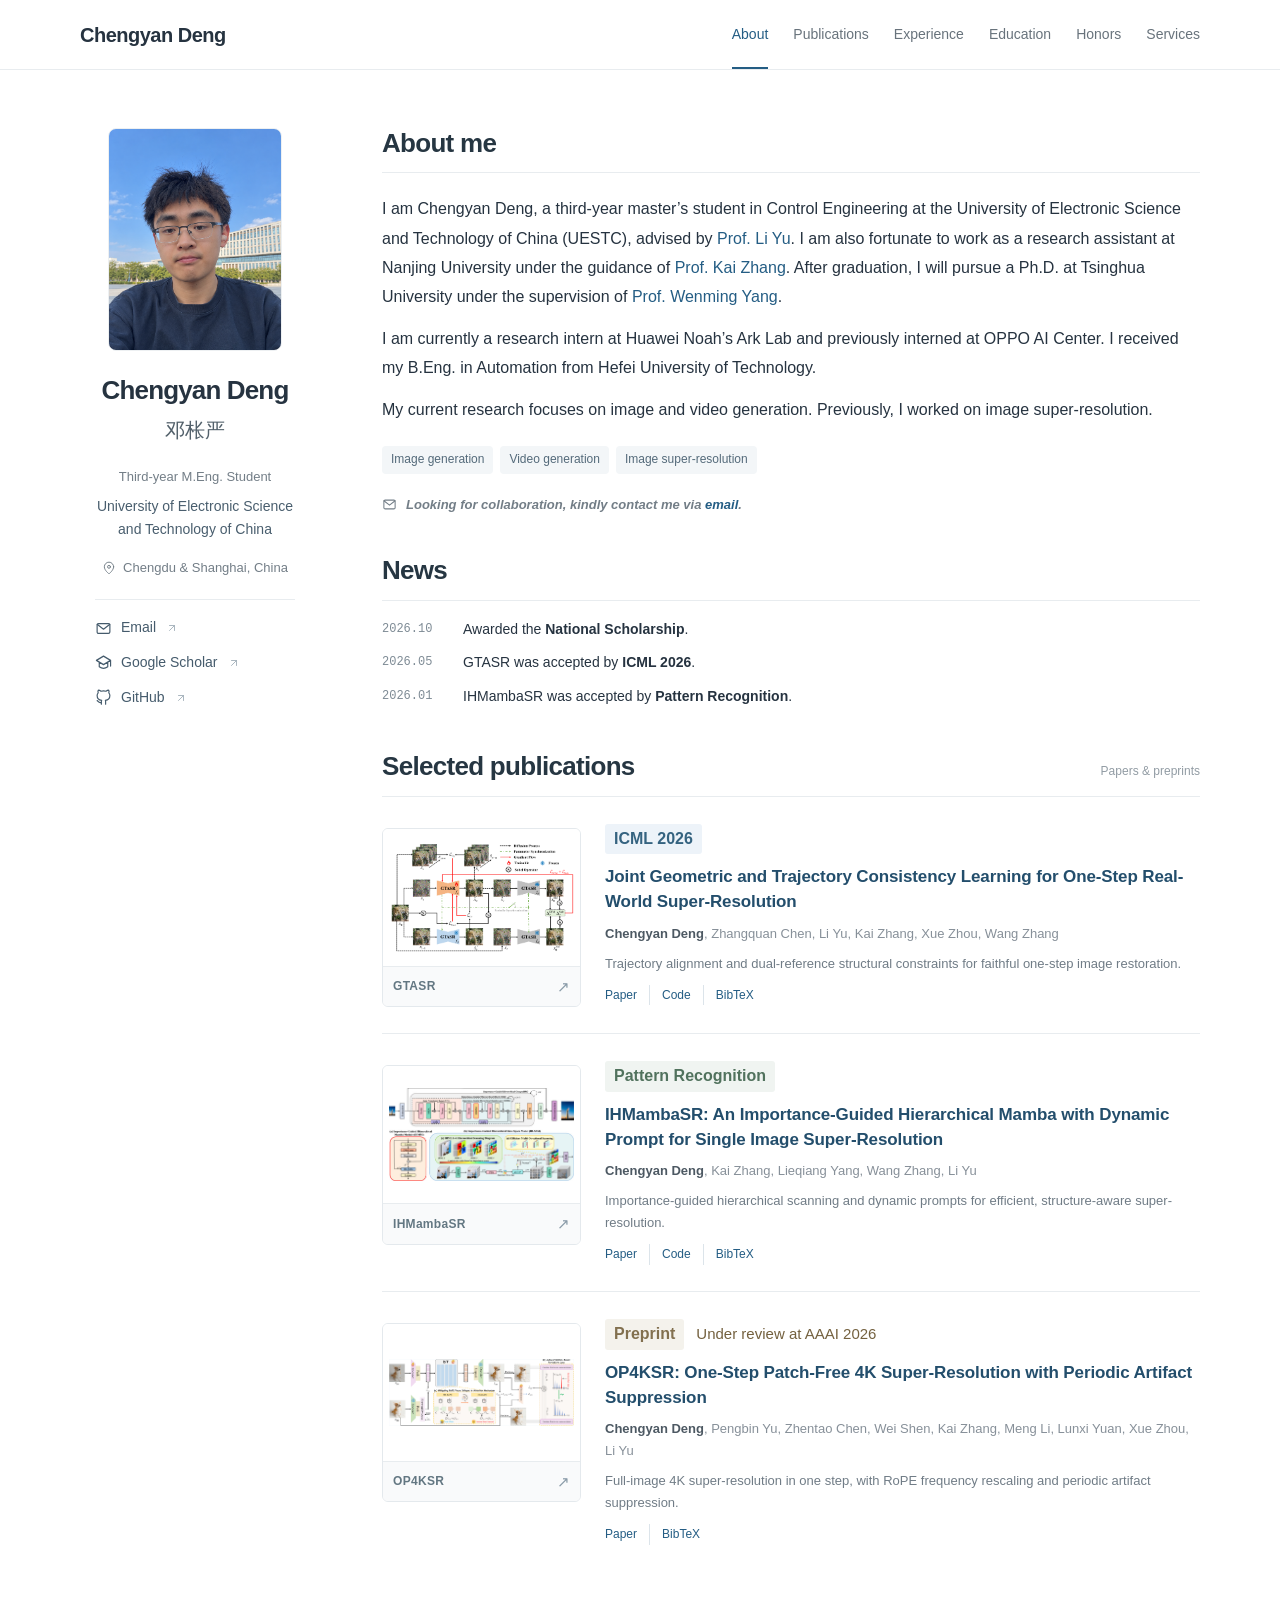
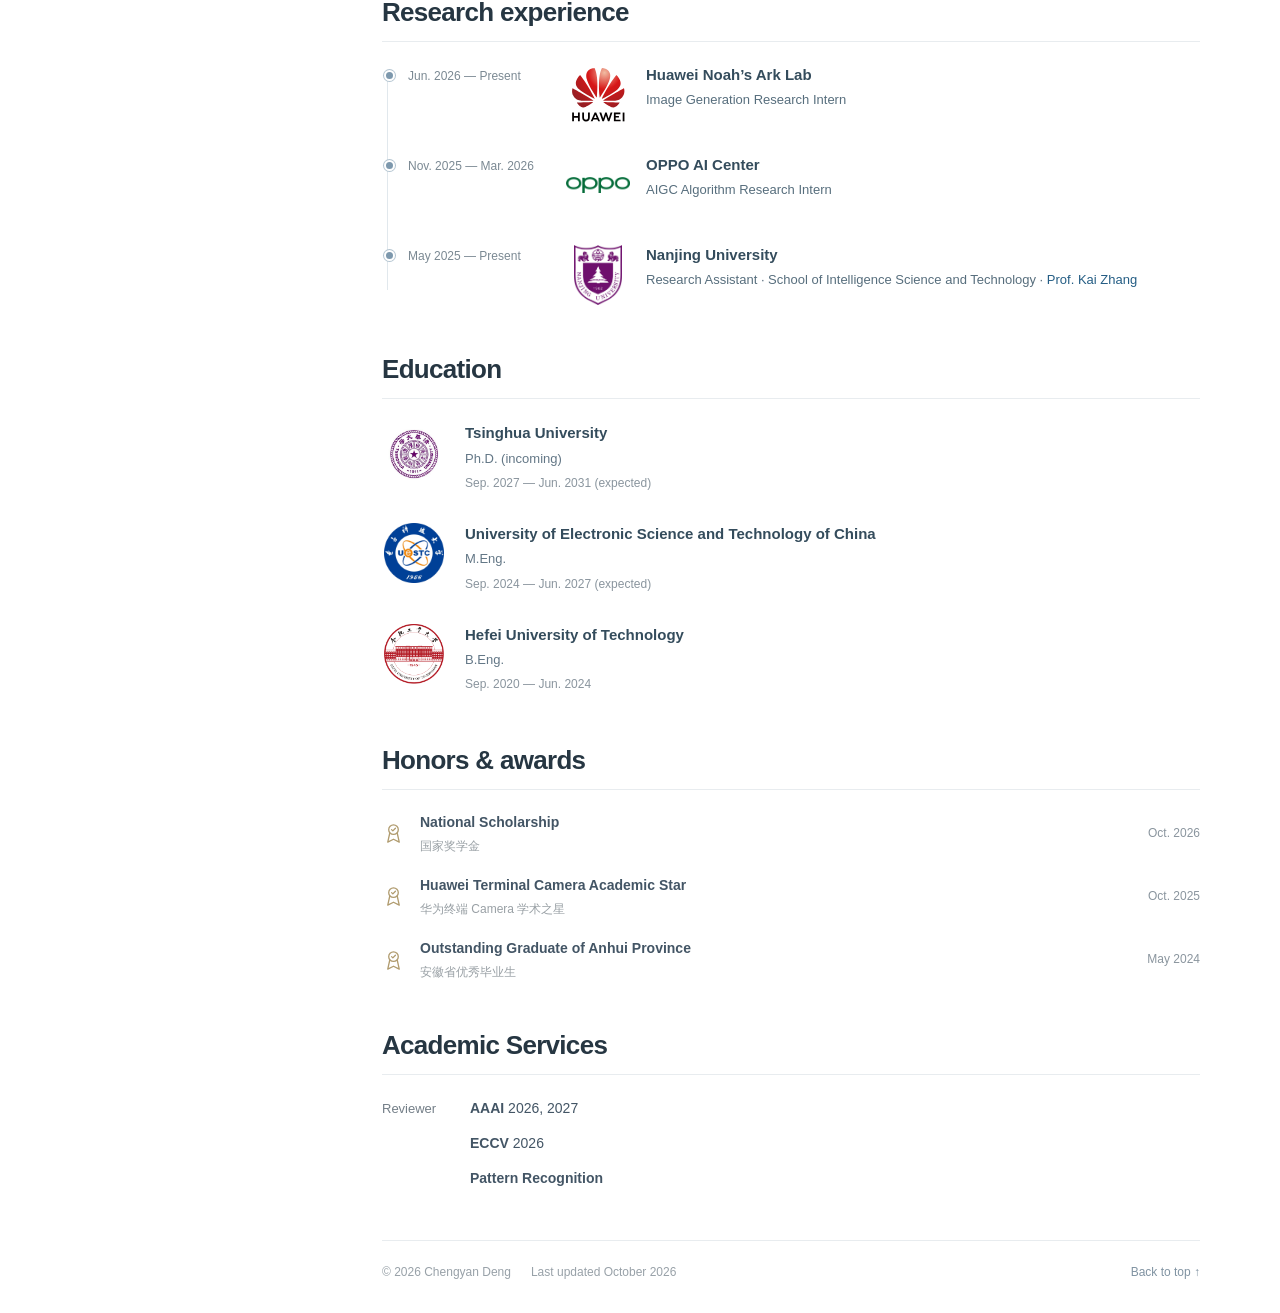
==== index.html @ fde1052c "Update index.html" ====
<!doctype html>
<html lang="en">
<head>
  <meta charset="utf-8">
  <meta name="viewport" content="width=device-width, initial-scale=1">
  <meta name="theme-color" content="#ffffff">
  <meta name="description" content="Chengyan Deng (邓枨严), a third-year master's student at UESTC. Current research focuses on image and video generation, following earlier work on image super-resolution.">
  <meta property="og:type" content="website">
  <meta property="og:title" content="Chengyan Deng · 邓枨严">
  <meta property="og:description" content="Chengyan Deng · Image and video generation · Academic homepage">
  <title>Chengyan Deng - Homepage</title>
  <meta property="og:title" content="Chengyan Deng - Homepage">
  <link rel="canonical" href="https://blazedengcy.github.io/">
  <link rel="icon" href="assets/favicon.svg" type="image/svg+xml">
  <link rel="stylesheet" href="styles.css?v=20261020-7">
  <!-- Keep these requested layout fixes in index.html as well as styles.css. -->
  <style id="profile-publication-fixes">
    .profile .profile-info { text-align: center; }
    .profile .name-chinese {
      display: block;
      width: 100%;
      margin-left: auto;
      margin-right: auto;
      text-align: center;
      text-indent: 0;
      letter-spacing: 0;
      word-spacing: 0;
      white-space: nowrap;
    }
    .publication .paper-meta { gap: 10px 12px; margin-bottom: 10px; }
    .publication .venue-badge {
      font-size: 16px;
      line-height: 1.55;
      font-weight: 650;
      letter-spacing: 0;
      padding: 3px 9px;
    }
    .publication .review-status { font-size: 15px; line-height: 1.7; color: #74613f; }
    @media (min-width: 781px) {
      .profile .profile-photo-wrap { margin-left: auto; margin-right: auto; }
    }
  </style>
  <script src="app.js" defer></script>
</head>
<body>
  <a class="skip-link" href="#main">Skip to content</a>
  <svg xmlns="http://www.w3.org/2000/svg" class="icon-definitions" aria-hidden="true"><defs>
    <symbol id="i-arrow" viewBox="0 0 24 24"><path d="M7 17 17 7M7 7h10v10"/></symbol>
    <symbol id="i-email" viewBox="0 0 24 24"><rect x="3" y="5" width="18" height="14" rx="2"/><path d="m3 6 9 7 9-7"/></symbol>
    <symbol id="i-github" viewBox="0 0 24 24"><path d="M9 19c-4.3 1.3-4.3-2.1-6-2.6m12 5v-3.3c0-.9.1-1.5-.4-2.1 3.1-.4 6.4-1.5 6.4-6.9a5.3 5.3 0 0 0-1.5-3.7 5 5 0 0 0-.1-3.7s-1.2-.4-3.9 1.4a13.7 13.7 0 0 0-7 0C5.8 1.3 4.6 1.7 4.6 1.7a5 5 0 0 0-.1 3.7A5.3 5.3 0 0 0 3 9.1c0 5.4 3.3 6.5 6.4 6.9-.4.5-.5 1.1-.4 2.1v3.3"/></symbol>
    <symbol id="i-scholar" viewBox="0 0 24 24"><path d="m2 9 10-6 10 6-10 6L2 9ZM6 12v6c4 3 8 3 12 0v-6M22 9v8"/></symbol>
    <symbol id="i-location" viewBox="0 0 24 24"><path d="M20 10c0 6-8 12-8 12S4 16 4 10a8 8 0 1 1 16 0Z"/><circle cx="12" cy="10" r="2.5"/></symbol>
    <symbol id="i-award" viewBox="0 0 24 24"><circle cx="12" cy="8" r="5"/><path d="m8 12-2 9 6-3 6 3-2-9M10 8l1.3 1.3L14 6.5"/></symbol>
    <symbol id="i-copy" viewBox="0 0 24 24"><rect x="8" y="8" width="12" height="13" rx="2"/><path d="M16 8V5a2 2 0 0 0-2-2H5a2 2 0 0 0-2 2v10a2 2 0 0 0 2 2h3"/></symbol>
  </defs></svg>

  <header class="site-header">
    <div class="header-inner">
      <a class="wordmark" href="#about" aria-label="Chengyan Deng, back to about">Chengyan Deng</a>
      <nav id="navigation" class="navigation" aria-label="Main navigation">
        <a href="#about" class="active">About</a>
        <a href="#publications">Publications</a>
        <a href="#experience">Experience</a>
        <a href="#education">Education</a>
        <a href="#honors">Honors</a>
        <a href="#services">Services</a>
      </nav>
      <div class="header-controls">
        <button type="button" class="menu-toggle" id="menu-toggle" aria-controls="navigation" aria-expanded="false" aria-label="Open navigation"><span></span><span></span></button>
      </div>
    </div>
  </header>

  <div class="page-layout">
    <aside class="profile" aria-label="Profile">
      <div class="profile-photo-wrap"><img class="profile-photo" src="assets/dcy.png" width="1086" height="1448" alt="Portrait of Chengyan Deng" fetchpriority="high"></div>
      <div class="profile-info">
        <h1>Chengyan Deng</h1>
        <p class="name-chinese" lang="zh-CN">邓枨严</p>
        <p class="profile-role">Third-year M.Eng. Student</p>
        <p class="profile-school">University of Electronic Science <br>and Technology of China</p>
        <p class="location"><svg class="icon" aria-hidden="true"><use href="#i-location"/></svg><span>Chengdu &amp; Shanghai, China</span></p>
        <div class="profile-links">
          <a href="mailto:dengchengyan@std.uestc.edu.cn"><svg class="icon" aria-hidden="true"><use href="#i-email"/></svg><span>Email</span><svg class="icon link-arrow" aria-hidden="true"><use href="#i-arrow"/></svg></a>
          <a href="https://scholar.google.com/citations?user=fSVVdJYAAAAJ&amp;hl=en" target="_blank" rel="noopener noreferrer"><svg class="icon" aria-hidden="true"><use href="#i-scholar"/></svg><span>Google Scholar</span><svg class="icon link-arrow" aria-hidden="true"><use href="#i-arrow"/></svg></a>
          <a href="https://github.com/Blazedengcy" target="_blank" rel="noopener noreferrer"><svg class="icon" aria-hidden="true"><use href="#i-github"/></svg><span>GitHub</span><svg class="icon link-arrow" aria-hidden="true"><use href="#i-arrow"/></svg></a>
        </div>
      </div>
    </aside>

    <main id="main">
      <section id="about" class="section about-section" aria-labelledby="about-title">
        <div class="section-heading"><h2 id="about-title">About me</h2></div>
        <div class="bio">
          <p>I am Chengyan Deng, a third-year master’s student in Control Engineering at the University of Electronic Science and Technology of China (UESTC), advised by <a href="https://www.auto.uestc.edu.cn/info/1174/4407.htm" target="_blank" rel="noopener noreferrer">Prof. Li Yu</a>. I am also fortunate to work as a research assistant at Nanjing University under the guidance of <a href="https://cszn.github.io/" target="_blank" rel="noopener noreferrer">Prof. Kai Zhang</a>. After graduation, I will pursue a Ph.D. at Tsinghua University under the supervision of <a href="https://scholar.google.com/citations?user=vsE4nKcAAAAJ&amp;hl=zh-CN" target="_blank" rel="noopener noreferrer">Prof. Wenming Yang</a>.</p>
          <p>I am currently a research intern at Huawei Noah’s Ark Lab and previously interned at OPPO AI Center. I received my B.Eng. in Automation from Hefei University of Technology.</p>
          <p>My current research focuses on image and video generation. Previously, I worked on image super-resolution.</p>
        </div>
        <div class="research-interests" aria-label="Research interests"><span>Image generation</span><span>Video generation</span><span>Image super-resolution</span></div>
        <p class="contact-note"><svg class="icon" aria-hidden="true"><use href="#i-email"/></svg><span><strong><em>Looking for collaboration, kindly contact me via <a href="mailto:dengchengyan@std.uestc.edu.cn">email</a>.</em></strong></span></p>
      </section>

      <section class="section news-section" aria-labelledby="news-title">
        <div class="section-heading"><h2 id="news-title">News</h2></div>
        <ul class="news-list">
          <li><time datetime="2026-10">2026.10</time><span>Awarded the <strong>National Scholarship</strong>.</span></li>
          <li><time datetime="2026-05">2026.05</time><span>GTASR was accepted by <strong>ICML 2026</strong>.</span></li>
          <li><time datetime="2026-01">2026.01</time><span>IHMambaSR was accepted by <strong>Pattern Recognition</strong>.</span></li>
        </ul>
      </section>

      <section id="publications" class="section publications-section" aria-labelledby="publications-title">
        <div class="section-heading"><h2 id="publications-title">Selected publications</h2><span class="heading-note">Papers &amp; preprints</span></div>

        <article class="publication" id="gtasr">
          <div class="paper-visual"><button type="button" class="figure-button" data-figure="assets/gtasr-pipeline.png" data-caption="GTASR · Method overview" aria-label="Enlarge GTASR method figure"><img src="assets/gtasr-pipeline.png" width="600" height="400" alt="GTASR framework illustrating trajectory alignment and dual-reference structural rectification" loading="lazy"><span class="figure-caption">GTASR <span aria-hidden="true">↗</span></span></button></div>
          <div class="paper-content">
            <div class="paper-meta"><span class="venue-badge">ICML 2026</span></div>
            <h3><a href="https://arxiv.org/abs/2602.24240" target="_blank" rel="noopener noreferrer">Joint Geometric and Trajectory Consistency Learning for One-Step Real-World Super-Resolution</a></h3>
            <p class="authors"><strong>Chengyan Deng</strong>, Zhangquan Chen, Li Yu, Kai Zhang, Xue Zhou, Wang Zhang</p>
            <p class="paper-description">Trajectory alignment and dual-reference structural constraints for faithful one-step image restoration.</p>
            <div class="paper-links"><a href="https://arxiv.org/abs/2602.24240" target="_blank" rel="noopener noreferrer">Paper</a><a href="https://github.com/Blazedengcy/GTASR" target="_blank" rel="noopener noreferrer">Code</a><button type="button" data-citation="gtasr">BibTeX</button></div>
          </div>
        </article>

        <article class="publication" id="ihmambasr">
          <div class="paper-visual"><button type="button" class="figure-button" data-figure="assets/ihmambasr-architecture.jpg" data-caption="IHMambaSR · Method overview" aria-label="Enlarge IHMambaSR research overview"><img src="assets/ihmambasr-architecture.jpg" width="600" height="400" alt="IHMambaSR architecture showing importance-guided hierarchical scanning and dynamic prompts" loading="lazy"><span class="figure-caption">IHMambaSR <span aria-hidden="true">↗</span></span></button></div>
          <div class="paper-content">
            <div class="paper-meta"><span class="venue-badge venue-journal">Pattern Recognition</span></div>
            <h3><a href="https://doi.org/10.1016/j.patcog.2026.113057" target="_blank" rel="noopener noreferrer">IHMambaSR: An Importance-Guided Hierarchical Mamba with Dynamic Prompt for Single Image Super-Resolution</a></h3>
            <p class="authors"><strong>Chengyan Deng</strong>, Kai Zhang, Lieqiang Yang, Wang Zhang, Li Yu</p>
            <p class="paper-description">Importance-guided hierarchical scanning and dynamic prompts for efficient, structure-aware super-resolution.</p>
            <div class="paper-links"><a href="https://doi.org/10.1016/j.patcog.2026.113057" target="_blank" rel="noopener noreferrer">Paper</a><a href="https://github.com/Blazedengcy/IHMambaSR" target="_blank" rel="noopener noreferrer">Code</a><button type="button" data-citation="ihmambasr">BibTeX</button></div>
          </div>
        </article>

        <article class="publication" id="op4ksr">
          <div class="paper-visual"><button type="button" class="figure-button" data-figure="assets/op4ksr-pipeline.png" data-caption="OP4KSR · Method overview" aria-label="Enlarge OP4KSR method figure"><img src="assets/op4ksr-pipeline.png" width="600" height="400" alt="OP4KSR approach to one-step patch-free 4K super-resolution with periodic artifact suppression" loading="lazy"><span class="figure-caption">OP4KSR <span aria-hidden="true">↗</span></span></button></div>
          <div class="paper-content">
            <div class="paper-meta"><span class="venue-badge venue-preprint">Preprint</span><span class="review-status">Under review at AAAI 2026</span></div>
            <h3><a href="https://arxiv.org/abs/2605.13457" target="_blank" rel="noopener noreferrer">OP4KSR: One-Step Patch-Free 4K Super-Resolution with Periodic Artifact Suppression</a></h3>
            <p class="authors"><strong>Chengyan Deng</strong>, Pengbin Yu, Zhentao Chen, Wei Shen, Kai Zhang, Meng Li, Lunxi Yuan, Xue Zhou, Li Yu</p>
            <p class="paper-description">Full-image 4K super-resolution in one step, with RoPE frequency rescaling and periodic artifact suppression.</p>
            <div class="paper-links"><a href="https://arxiv.org/abs/2605.13457" target="_blank" rel="noopener noreferrer">Paper</a><button type="button" data-citation="op4ksr">BibTeX</button></div>
          </div>
        </article>
      </section>

      <section id="experience" class="section" aria-labelledby="experience-title">
        <div class="section-heading"><h2 id="experience-title">Research experience</h2></div>
        <div class="timeline">
          <article class="timeline-item">
            <div class="timeline-date">Jun. 2026 — Present</div>
            <div class="timeline-content">
              <div class="institution-mark"><img src="[data-uri]" width="67" height="67" alt="Huawei logo" loading="lazy"></div>
              <div class="timeline-description"><h3>Huawei Noah’s Ark Lab</h3><p class="position">Image Generation Research Intern</p></div>
            </div>
          </article>
          <article class="timeline-item">
            <div class="timeline-date">Nov. 2025 — Mar. 2026</div>
            <div class="timeline-content">
              <div class="institution-mark institution-mark-company"><img src="assets/logos/oppo.png" width="600" height="144" alt="OPPO logo" loading="lazy"></div>
              <div class="timeline-description"><h3>OPPO AI Center</h3><p class="position">AIGC Algorithm Research Intern</p></div>
            </div>
          </article>
          <article class="timeline-item">
            <div class="timeline-date">May 2025 — Present</div>
            <div class="timeline-content">
              <div class="institution-mark"><img src="assets/logos/nju.jpg" width="1722" height="2160" alt="Nanjing University emblem" loading="lazy"></div>
              <div class="timeline-description"><h3>Nanjing University</h3><p class="position">Research Assistant · School of Intelligence Science and Technology · <a href="https://cszn.github.io/" target="_blank" rel="noopener noreferrer">Prof. Kai Zhang</a></p></div>
            </div>
          </article>
        </div>
      </section>

      <section id="education" class="section" aria-labelledby="education-title">
        <div class="section-heading"><h2 id="education-title">Education</h2></div>
        <div class="education-list">
          <article class="education-item">
            <div class="institution-mark institution-mark-tsinghua"><img src="assets/logos/tsinghua.png" width="554" height="385" alt="Tsinghua University emblem" loading="lazy"></div>
            <div class="education-content"><h3>Tsinghua University</h3><p>Ph.D. (incoming)</p><p class="education-detail">Sep. 2027 — Jun. 2031 (expected)</p></div>
          </article>
          <article class="education-item">
            <div class="institution-mark"><img src="assets/logos/uestc.png" width="1280" height="1280" alt="University of Electronic Science and Technology of China emblem" loading="lazy"></div>
            <div class="education-content"><h3>University of Electronic Science and Technology of China</h3><p>M.Eng.</p><p class="education-detail">Sep. 2024 — Jun. 2027 (expected)</p></div>
          </article>
          <article class="education-item">
            <div class="institution-mark"><img src="assets/logos/hfut.png" width="418" height="419" alt="Hefei University of Technology emblem" loading="lazy"></div>
            <div class="education-content"><h3>Hefei University of Technology</h3><p>B.Eng.</p><p class="education-detail">Sep. 2020 — Jun. 2024</p></div>
          </article>
        </div>
      </section>

      <section id="honors" class="section honors-section" aria-labelledby="honors-title">
        <div class="section-heading"><h2 id="honors-title">Honors &amp; awards</h2></div>
        <ul class="honors-list">
          <li><svg class="icon award-icon" aria-hidden="true"><use href="#i-award"/></svg><div class="honor-content"><h3>National Scholarship</h3><p>国家奖学金</p></div><time class="honor-date" datetime="2026-10">Oct. 2026</time></li>
          <li><svg class="icon award-icon" aria-hidden="true"><use href="#i-award"/></svg><div class="honor-content"><h3>Huawei Terminal Camera Academic Star</h3><p>华为终端 Camera 学术之星</p></div><time class="honor-date" datetime="2025-10">Oct. 2025</time></li>
          <li><svg class="icon award-icon" aria-hidden="true"><use href="#i-award"/></svg><div class="honor-content"><h3>Outstanding Graduate of Anhui Province</h3><p>安徽省优秀毕业生</p></div><time class="honor-date" datetime="2024-05">May 2024</time></li>
        </ul>
      </section>

      <section id="services" class="section services-section" aria-labelledby="services-title">
        <div class="section-heading"><h2 id="services-title">Academic Services</h2></div>
        <div class="services-group">
          <h3 class="service-role">Reviewer</h3>
          <ul class="services-list">
            <li><strong>AAAI</strong> 2026, 2027</li>
            <li><strong>ECCV</strong> 2026</li>
            <li><strong>Pattern Recognition</strong></li>
          </ul>
        </div>
      </section>

      <footer class="site-footer"><span>© 2026 Chengyan Deng</span><span>Last updated October 2026</span><a href="#about" class="back-top">Back to top ↑</a></footer>
    </main>
  </div>

  <dialog id="citation-dialog" class="citation-dialog" aria-labelledby="citation-title"><div class="dialog-top"><h2 id="citation-title">BibTeX</h2><button class="dialog-close" type="button" data-close aria-label="Close citation">×</button></div><pre id="citation-text" tabindex="0"></pre><div class="dialog-bottom"><span id="copy-status" role="status" aria-live="polite"></span><button type="button" class="copy-button" id="copy-citation"><svg class="icon" aria-hidden="true"><use href="#i-copy"/></svg><span>Copy citation</span></button></div></dialog>
  <dialog id="figure-dialog" class="figure-dialog" aria-labelledby="figure-title"><div class="dialog-top"><h2 id="figure-title">Research figure</h2><button class="dialog-close" type="button" data-close aria-label="Close figure">×</button></div><img id="figure-image" src="assets/gtasr-pipeline.png" alt=""></dialog>
</body>
</html>
---- styles.css ----
:root{--ink:#263340;--muted:#737e87;--blue:#245d84;--blue-dark:#184565;--line:#e8ecef;--soft:#f4f7f9;--warm:#a1824c;--nav-height:70px;font-family:-apple-system,BlinkMacSystemFont,"Segoe UI",Arial,"Noto Sans SC","PingFang SC","Microsoft YaHei",sans-serif;color:var(--ink);background:#fff;font-synthesis:none;text-rendering:optimizeLegibility;-webkit-font-smoothing:antialiased}
*{box-sizing:border-box}html{scroll-behavior:smooth;scroll-padding-top:102px}body{margin:0;font-size:16px;line-height:1.7}a{color:var(--blue);text-decoration:none;text-underline-offset:4px;transition:color .16s}a:hover{color:var(--blue-dark);text-decoration:underline}button{font:inherit;color:inherit;cursor:pointer}button,a{-webkit-tap-highlight-color:transparent}button:focus-visible,a:focus-visible,summary:focus-visible{outline:2px solid #4b82ac;outline-offset:5px;border-radius:3px}strong{font-weight:600}img{max-width:100%;display:block}.icon-definitions{position:absolute;width:0;height:0;overflow:hidden}.icon{width:17px;height:17px;flex:none;fill:none;stroke:currentColor;stroke-width:1.65;stroke-linecap:round;stroke-linejoin:round}.skip-link{position:fixed;top:-70px;left:20px;padding:10px 16px;background:var(--blue);color:white;z-index:100}.skip-link:focus{top:8px;color:white}
.site-header{height:var(--nav-height);border-bottom:1px solid var(--line);background:rgba(255,255,255,.97);position:sticky;top:0;z-index:20}.header-inner{max-width:1160px;height:100%;padding:0 20px;margin:auto;display:flex;align-items:center;gap:28px}.wordmark{font-size:20px;letter-spacing:-.5px;color:var(--ink);font-weight:650;margin-right:auto;white-space:nowrap}.wordmark:hover{text-decoration:none}.navigation{display:flex;align-items:center;gap:25px;height:100%}.navigation a{color:#68737c;font-size:14px;font-weight:500;height:100%;display:flex;align-items:center;border-bottom:2px solid transparent;padding-top:2px}.navigation a:hover{text-decoration:none;color:var(--blue)}.navigation a.active{color:var(--blue);border-bottom-color:var(--blue)}.header-controls{display:none;gap:14px;align-items:center}.menu-toggle{display:none;background:none;border:none;padding:8px;width:34px;height:34px;flex-direction:column;gap:6px;justify-content:center}.menu-toggle span{display:block;width:19px;height:1.5px;background:var(--ink)}
.page-layout{max-width:1160px;margin:55px auto 0;padding:0 20px;display:grid;grid-template-columns:230px minmax(0,1fr);column-gap:72px;align-items:start}.profile{position:sticky;top:112px;padding-top:3px;align-self:start}.profile-info{text-align:center;min-width:0}.profile-photo-wrap{width:174px;margin:0 auto 23px;background:#f6f7f8;border:1px solid #edf0f2;border-radius:8px;overflow:hidden}.profile-photo{width:174px;height:221px;object-fit:cover;object-position:center 18%}.profile h1{font-size:26px;letter-spacing:-.85px;font-weight:650;margin:0;line-height:1.25}.name-chinese{font-size:20px;letter-spacing:0;text-align:center;margin:6px 0 19px;font-weight:400;color:#53616b}.profile-role{font-size:13px;line-height:1.7;color:var(--muted);margin:0 0 7px}.profile-school{font-size:14px;line-height:1.7;margin:0;color:#495e6e}.location{display:flex;align-items:center;justify-content:center;gap:7px;font-size:13px;color:var(--muted);margin:15px 0 20px}.location .icon{width:14px;height:14px}.profile-links{margin:0 auto;border-top:1px solid var(--line);padding-top:14px;width:200px;display:flex;flex-direction:column;gap:7px}.profile-links a{display:flex;align-items:center;gap:9px;color:#455b6c;font-size:14px;width:max-content;max-width:100%;padding:2px 0}.profile-links .link-arrow{width:12px;height:12px;color:#9aa8b3;margin-left:1px}
main{min-width:0}.section{margin-bottom:44px;scroll-margin-top:0}.section-heading{display:flex;align-items:baseline;justify-content:space-between;gap:18px;border-bottom:1px solid var(--line);padding-bottom:11px;margin-bottom:21px}.section-heading h2{font-size:26px;line-height:1.4;letter-spacing:-.7px;font-weight:550;margin:0;color:#263642}.heading-note{color:#929ca4;font-size:12px;white-space:nowrap}.bio p{margin:0 0 13px;line-height:1.82}.research-interests{display:flex;flex-wrap:wrap;gap:7px;margin:22px 0 19px}.research-interests span{font-size:12px;line-height:1.8;padding:3px 9px;color:#546a7a;background:#f3f6f8;border-radius:4px}.contact-note{margin:0;display:flex;align-items:flex-start;gap:9px;font-size:13px;line-height:1.9;color:var(--muted)}.contact-note>.icon{margin-top:4px;width:15px;height:15px}.contact-note a{overflow-wrap:anywhere}.about-section{margin-bottom:35px}.news-section{margin-bottom:39px}.news-section .section-heading{margin-bottom:16px}.news-list{list-style:none;padding:0;margin:0;display:flex;flex-direction:column;gap:8px}.news-list li{display:grid;grid-template-columns:68px 1fr;gap:13px;font-size:14px;line-height:1.8}.news-list time{font-size:12px;font-variant-numeric:tabular-nums;color:#7e8b95;line-height:2.12;font-family:ui-monospace,SFMono-Regular,Consolas,monospace}
.publications-section .section-heading{margin-bottom:0}.publication{display:grid;grid-template-columns:199px minmax(0,1fr);gap:24px;padding:27px 0 26px;border-bottom:1px solid var(--line)}.publication:last-child{padding-bottom:5px;border-bottom:0}.paper-visual{padding-top:4px}.figure-button{width:100%;background:#fff;border:1px solid #e4e9ed;border-radius:6px;overflow:hidden;padding:0;display:block;transition:border-color .18s,transform .18s}.figure-button:hover{border-color:#aebfcb;transform:translateY(-2px)}.figure-button>img{height:137px;width:100%;object-fit:contain;padding:6px;background:white}.figure-caption{display:flex;justify-content:space-between;align-items:center;font-size:12px;font-weight:600;letter-spacing:.3px;padding:7px 10px;border-top:1px solid var(--line);color:#637782;background:#f9fafb}.figure-caption>span{font-size:15px;font-weight:400;color:#8a9ba8}.paper-content{min-width:0}.paper-meta{display:flex;flex-wrap:wrap;align-items:center;gap:9px;margin-bottom:8px}.venue-badge{background:#edf3f9;color:#356380;display:inline-flex;border-radius:3px;padding:2px 7px;font-size:12px;line-height:1.7;font-weight:650;letter-spacing:.2px}.venue-journal{background:#f0f4f1;color:#51725d}.venue-preprint{background:#f4f2ec;color:#82704f}.review-status{font-size:12px;color:#8a9399}.review-status{color:#8c7957}.publication h3{font-size:17px;line-height:1.48;font-weight:600;margin:0 0 8px;letter-spacing:-.12px}.publication h3 a{color:#234e6c}.authors{font-size:13px;line-height:1.7;color:#879099;margin:0 0 8px}.authors strong{color:#4d5963;font-weight:650}.paper-description{font-size:13px;line-height:1.7;color:#707c86;margin:0 0 10px}.paper-links{display:flex;align-items:center;gap:0;font-size:12px;line-height:1.7}.paper-links>a,.paper-links>button{color:var(--blue);padding:0;background:none;border:0;font-weight:500;white-space:nowrap}.paper-links>a:not(:first-child),.paper-links>button:not(:first-child){margin-left:12px;padding-left:12px;border-left:1px solid #dce4ea}.paper-links>button:hover{text-decoration:underline;text-underline-offset:4px}
.timeline{position:relative}.timeline:before{content:"";position:absolute;left:5px;top:8px;bottom:17px;border-left:1px solid #e1e8ed}.timeline-item{position:relative;display:grid;grid-template-columns:143px 1fr;gap:15px;padding:0 0 26px 26px}.timeline-item:last-child{padding-bottom:0}.timeline-item:before{content:"";position:absolute;left:2px;top:7px;width:7px;height:7px;background:#7d98ad;border-radius:50%;border:2px solid white;box-shadow:0 0 0 1px #b3c4d0}.timeline-date{font-size:12px;line-height:2.2;color:#7b8993;white-space:nowrap}.timeline-content{display:flex;align-items:flex-start;gap:16px;min-width:0}.timeline-description{flex:1;min-width:0}.institution-mark{width:64px;height:64px;flex:none;display:flex;align-items:center;justify-content:center}.institution-mark img{width:60px;height:60px;object-fit:contain}.institution-mark-tsinghua img{object-fit:cover}.institution-mark-company img{width:64px;height:auto;max-height:60px}.timeline-content h3,.education-content h3{font-size:15px;line-height:1.55;font-weight:600;margin:0 0 2px;color:#344c5c}.timeline-content p{font-size:13px;color:#7b8790;line-height:1.8;margin:5px 0 0}.timeline-content .position{color:#576e7d;font-size:13px;margin:2px 0 5px}.education-list{display:flex;flex-direction:column;gap:25px}.education-item{display:flex;gap:19px;align-items:flex-start}.education-content{padding-top:1px;min-width:0}.education-content p{font-size:13px;margin:3px 0;color:#637786}.education-content .education-detail{display:flex;gap:10px;flex-wrap:wrap;font-size:12px;color:#8a959e}.honors-list{list-style:none;margin:0;padding:0;display:flex;flex-direction:column;gap:18px}.honors-list li{display:flex;align-items:center;gap:15px}.honor-content{flex:1;min-width:0}.honor-date{font-size:12px;line-height:1.8;color:#8a959e;white-space:nowrap;font-variant-numeric:tabular-nums}.award-icon{width:23px;height:23px;color:#b09b6e;stroke-width:1.35}.honors-list h3{font-size:14px;font-weight:550;margin:0;color:#435565}.honors-list p{font-size:12px;color:#99a0a5;margin:1px 0 0}.honors-section{margin-bottom:44px}.services-group{display:grid;grid-template-columns:74px minmax(0,1fr);gap:14px}.services-list{list-style:none;margin:0;padding:0;display:flex;flex-direction:column;gap:10px}.services-list li{font-size:14px;line-height:1.8;color:#435565}.service-role{font-size:13px;line-height:1.95;font-weight:400;margin:0;color:var(--muted)}.services-list strong{font-weight:550}.services-section{margin-bottom:48px}.site-footer{border-top:1px solid var(--line);padding:21px 0 30px;display:flex;flex-wrap:wrap;gap:8px 20px;align-items:center;color:#98a1a8;font-size:12px;line-height:1.8}.back-top{margin-left:auto;color:#8093a2}
dialog{border:1px solid #dce4ea;border-radius:10px;padding:0;color:var(--ink);box-shadow:0 16px 90px #152d4740;max-width:calc(100vw - 32px)}dialog::backdrop{background:#20324370;backdrop-filter:blur(3px)}.citation-dialog{width:720px}.dialog-top{padding:18px 22px;display:flex;align-items:center;gap:24px;justify-content:space-between;border-bottom:1px solid var(--line)}.dialog-top h2{font-size:17px;margin:0;font-weight:550;line-height:1.5}.dialog-close{width:30px;height:30px;border:none;border-radius:4px;background:var(--soft);font-size:22px;line-height:1}.dialog-close:hover{background:#e8eff4}.citation-dialog pre{font-size:13px;line-height:1.9;white-space:pre-wrap;word-break:break-word;background:#f8fafb;border:1px solid var(--line);border-radius:4px;margin:20px 22px;padding:17px;max-height:50vh;overflow:auto}.dialog-bottom{display:flex;align-items:center;justify-content:space-between;gap:20px;padding:0 22px 20px}.dialog-bottom>span{font-size:13px;color:#5a7d68}.copy-button{display:flex;align-items:center;gap:8px;background:#265e84;color:#fff;border:none;border-radius:5px;padding:9px 14px;font-size:13px}.copy-button:hover{background:#194869}.figure-dialog{width:1100px}.figure-dialog>img{width:auto;max-width:100%;max-height:78vh;margin:auto;padding:20px;object-fit:contain}
@media(min-width:1400px){.page-layout{column-gap:82px;max-width:1200px}.header-inner{max-width:1200px}.publication{grid-template-columns:215px minmax(0,1fr)}.figure-button>img{height:146px}}
@media(max-width:1000px){.page-layout{column-gap:42px;grid-template-columns:205px minmax(0,1fr);padding:0 26px}.navigation{gap:17px}.header-inner{padding:0 26px;gap:20px}.publication{grid-template-columns:165px minmax(0,1fr);gap:20px}.figure-button>img{height:117px}.timeline-item{grid-template-columns:1fr;gap:3px}.timeline-date{line-height:1.5}.heading-note{display:none}}
@media(max-width:780px){:root{--nav-height:62px}.header-controls{display:flex}.header-inner{padding:0 24px}.wordmark{font-size:19px}.navigation{gap:16px}.navigation a{font-size:12px}.page-layout{display:block;max-width:700px;margin-top:32px;padding:0 26px}.profile{position:static;display:flex;gap:27px;align-items:flex-start;margin-bottom:34px;border-bottom:1px solid var(--line);padding-bottom:28px}.profile-info{flex:1}.profile-photo-wrap{width:136px;flex:none;margin:0}.profile-photo{width:136px;height:179px}.profile h1{font-size:24px}.name-chinese{font-size:18px;margin:4px 0 9px}.profile-role{font-size:12px;margin-bottom:3px}.profile-school{font-size:13px}.profile-school br{display:none}.location{font-size:12px;margin:8px 0}.profile-links{flex-direction:row;justify-content:center;gap:13px;padding-top:8px;width:auto;flex-wrap:wrap}.profile-links a{font-size:12px;gap:5px}.profile-links .icon{width:14px;height:14px}.profile-links .link-arrow{display:none}.section-heading h2{font-size:24px}.section{margin-bottom:35px}.bio p{font-size:15px}.research-interests{margin-top:17px}.publication{grid-template-columns:180px minmax(0,1fr);gap:22px}.figure-button>img{height:128px}.timeline-item{grid-template-columns:137px 1fr;gap:10px}.timeline-date{line-height:2.1}}
@media(max-width:600px){.header-inner{gap:15px;padding:0 20px}.menu-toggle{display:flex}.navigation{display:none;position:absolute;left:0;right:0;top:61px;height:auto;background:white;border-bottom:1px solid var(--line);padding:12px 20px 18px;flex-direction:column;align-items:stretch;gap:0;box-shadow:0 8px 12px #1c354007}.navigation.is-open{display:flex}.navigation a{font-size:15px;display:block;line-height:1.5;padding:11px 2px;border:none}.navigation a.active{font-weight:650}.page-layout{padding:0 21px;margin-top:26px}.profile{gap:20px;padding-bottom:24px;margin-bottom:28px}.profile-photo-wrap{width:112px;margin-top:2px}.profile-photo{width:112px;height:150px}.profile h1{font-size:22px;letter-spacing:-.65px}.name-chinese{font-size:17px;margin-bottom:8px}.profile-school{font-size:12px;line-height:1.6}.profile-role{font-size:12px;line-height:1.6;margin-bottom:5px}.profile-links{gap:6px 10px;padding-top:7px}.profile-links a{font-size:12px}.profile-links .icon{width:12px;height:12px}.location{display:none}.section-heading{padding-bottom:10px;margin-bottom:17px}.section-heading h2{font-size:24px}.bio p{font-size:15px;line-height:1.85;margin-bottom:13px}.research-interests{gap:6px}.research-interests span{font-size:12px;padding:3px 8px}.contact-note{font-size:12px}.news-list li{font-size:13px;grid-template-columns:59px 1fr;gap:9px}.news-list time{font-size:12px}.publication{grid-template-columns:1fr;gap:17px;padding:24px 0}.paper-visual{width:100%;max-width:100%;padding-top:0}.figure-button{width:100%;display:grid;grid-template-columns:1fr 34px;align-items:stretch;background:#fff}.figure-button>img{height:155px;width:100%;padding:9px}.figure-caption{border-top:0;border-left:1px solid var(--line);writing-mode:vertical-rl;justify-content:space-between;align-items:center;padding:11px 6px;font-size:12px}.paper-meta{margin-bottom:7px}.publication h3{font-size:17px;line-height:1.55}.authors{font-size:13px}.paper-description{font-size:13px}.paper-links{font-size:13px}.timeline-item{grid-template-columns:1fr;gap:3px;padding-left:22px}.timeline-date{font-size:12px;line-height:1.6}.timeline-content h3,.education-content h3{font-size:15px}.timeline-content p{font-size:13px}.education-item{gap:14px}.timeline-content{gap:12px}.institution-mark{width:52px;height:52px}.institution-mark img{width:50px;height:50px}.institution-mark-company img{width:52px;height:auto;max-height:50px}.education-content .education-detail{gap:3px 8px;font-size:12px}.honors-list h3{font-size:14px}.site-footer{gap:5px 14px;font-size:11px}.back-top{margin-left:0}.dialog-top{padding:15px 16px}.dialog-top h2{font-size:15px}.citation-dialog pre{margin:15px;padding:12px;font-size:12px}.dialog-bottom{padding:0 15px 15px}.figure-dialog>img{padding:10px}}
@media(min-width:601px) and (max-width:780px){.menu-toggle{display:flex}.navigation{display:none;position:absolute;left:0;right:0;top:61px;height:auto;background:white;border-bottom:1px solid var(--line);padding:12px 24px 18px;flex-direction:column;align-items:stretch;gap:0;box-shadow:0 8px 12px #1c354007}.navigation.is-open{display:flex}.navigation a{font-size:15px;display:block;line-height:1.5;padding:11px 2px;border:none}.navigation a.active{font-weight:650}}
@media(prefers-reduced-motion:reduce){html{scroll-behavior:auto}*,*:before,*:after{transition:none!important}}
@media print{.site-header,.profile-links,.paper-links,dialog,.back-top{display:none!important}.profile{position:static}.page-layout{display:grid;grid-template-columns:180px 1fr;gap:30px;margin:0;padding:0}.profile-photo-wrap,.profile-photo{width:135px}.profile-photo{height:175px}.section{break-inside:avoid;margin-bottom:22px}.publication{break-inside:avoid;grid-template-columns:145px 1fr}.figure-button>img{height:100px}a{color:inherit}.site-footer{padding-bottom:0}}
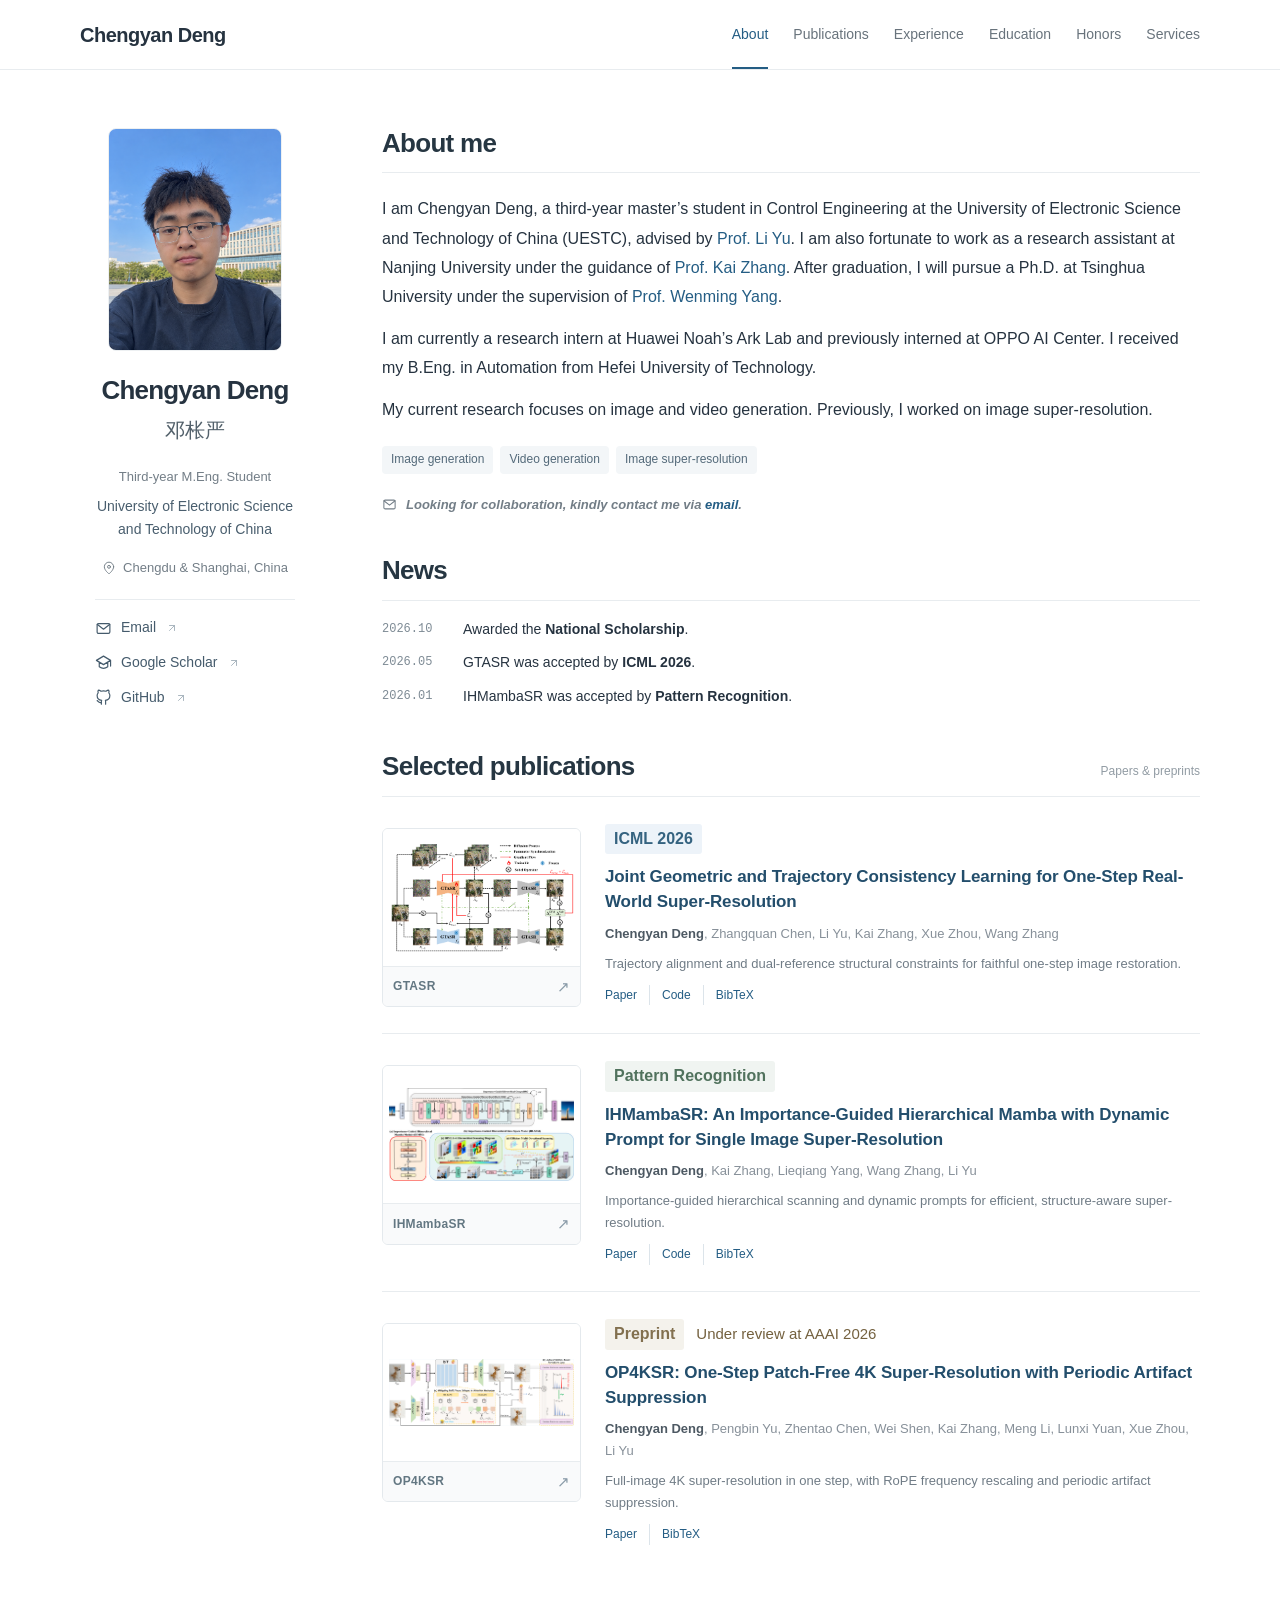
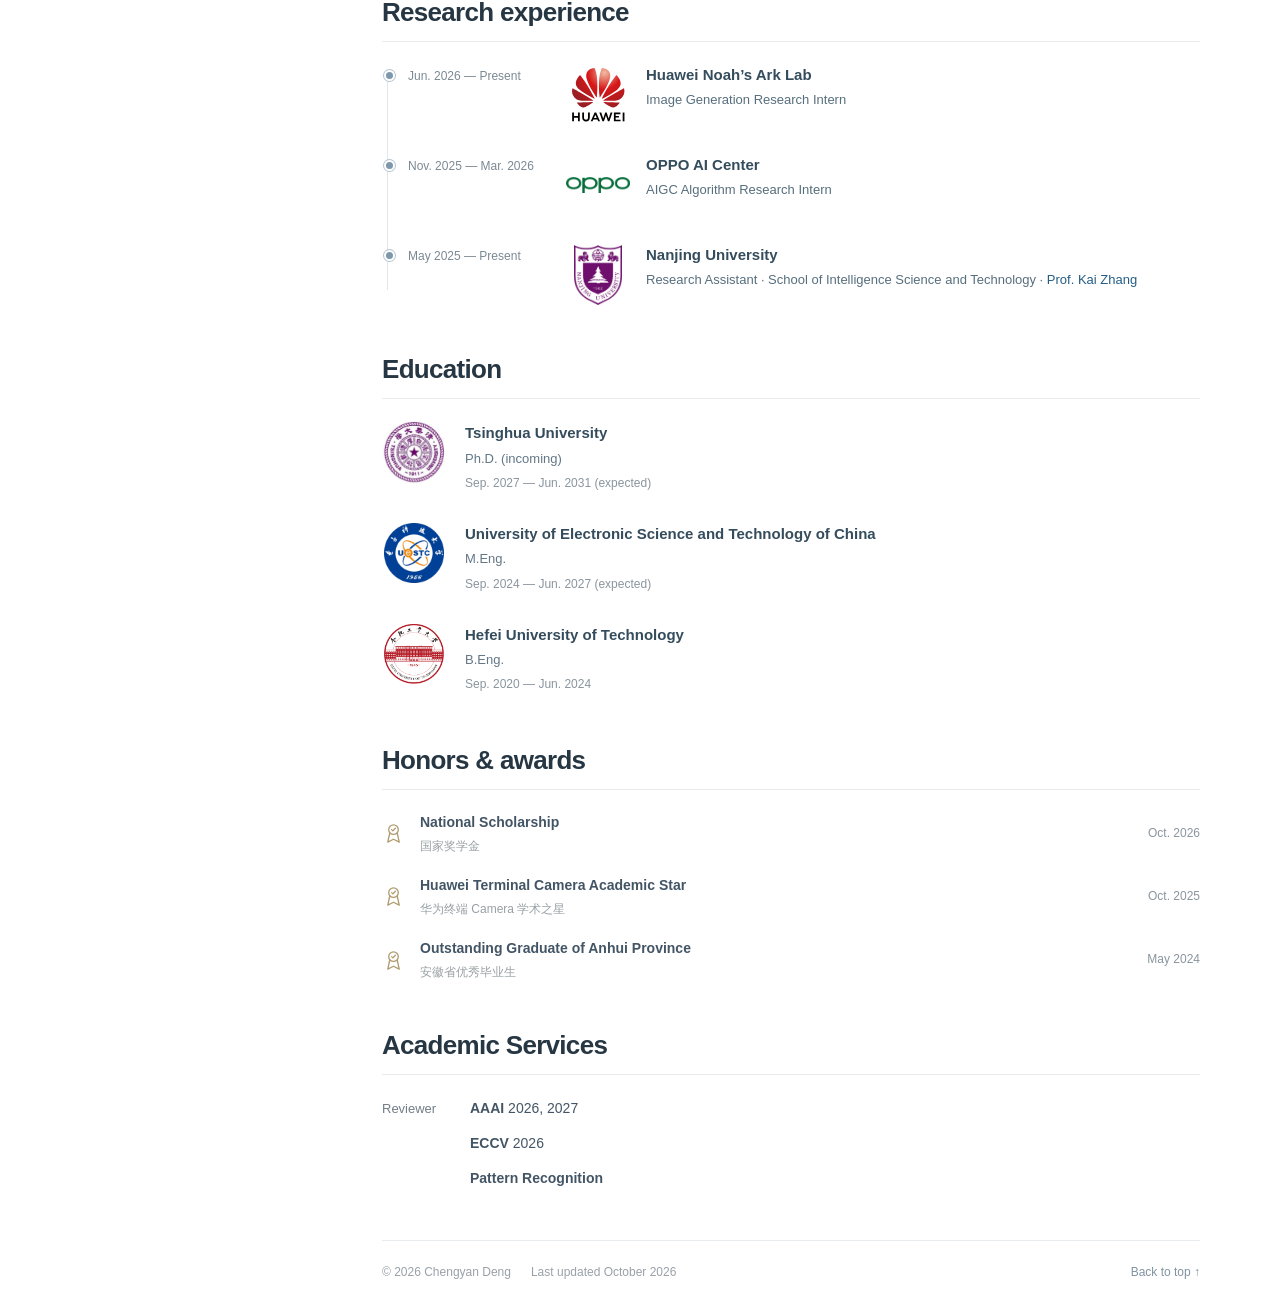
==== commit a658f7f8: "Add files via upload" ====
--- a/index.html
+++ b/index.html
@@ -41,6 +41,15 @@
     }
   </style>
   <script src="app.js" defer></script>
+  <!-- Match the visible Tsinghua emblem size to the other university emblems. -->
+  <style id="tsinghua-emblem-fix">
+    .institution-mark-tsinghua { overflow: hidden; }
+    .institution-mark-tsinghua img {
+      object-fit: cover;
+      flex-shrink: 0;
+      transform: translateY(-4.4%) scale(1.25);
+    }
+  </style>
 </head>
 <body>
   <a class="skip-link" href="#main">Skip to content</a>
@@ -219,4 +228,4 @@
   <dialog id="citation-dialog" class="citation-dialog" aria-labelledby="citation-title"><div class="dialog-top"><h2 id="citation-title">BibTeX</h2><button class="dialog-close" type="button" data-close aria-label="Close citation">×</button></div><pre id="citation-text" tabindex="0"></pre><div class="dialog-bottom"><span id="copy-status" role="status" aria-live="polite"></span><button type="button" class="copy-button" id="copy-citation"><svg class="icon" aria-hidden="true"><use href="#i-copy"/></svg><span>Copy citation</span></button></div></dialog>
   <dialog id="figure-dialog" class="figure-dialog" aria-labelledby="figure-title"><div class="dialog-top"><h2 id="figure-title">Research figure</h2><button class="dialog-close" type="button" data-close aria-label="Close figure">×</button></div><img id="figure-image" src="assets/gtasr-pipeline.png" alt=""></dialog>
 </body>
-</html>
+</html>
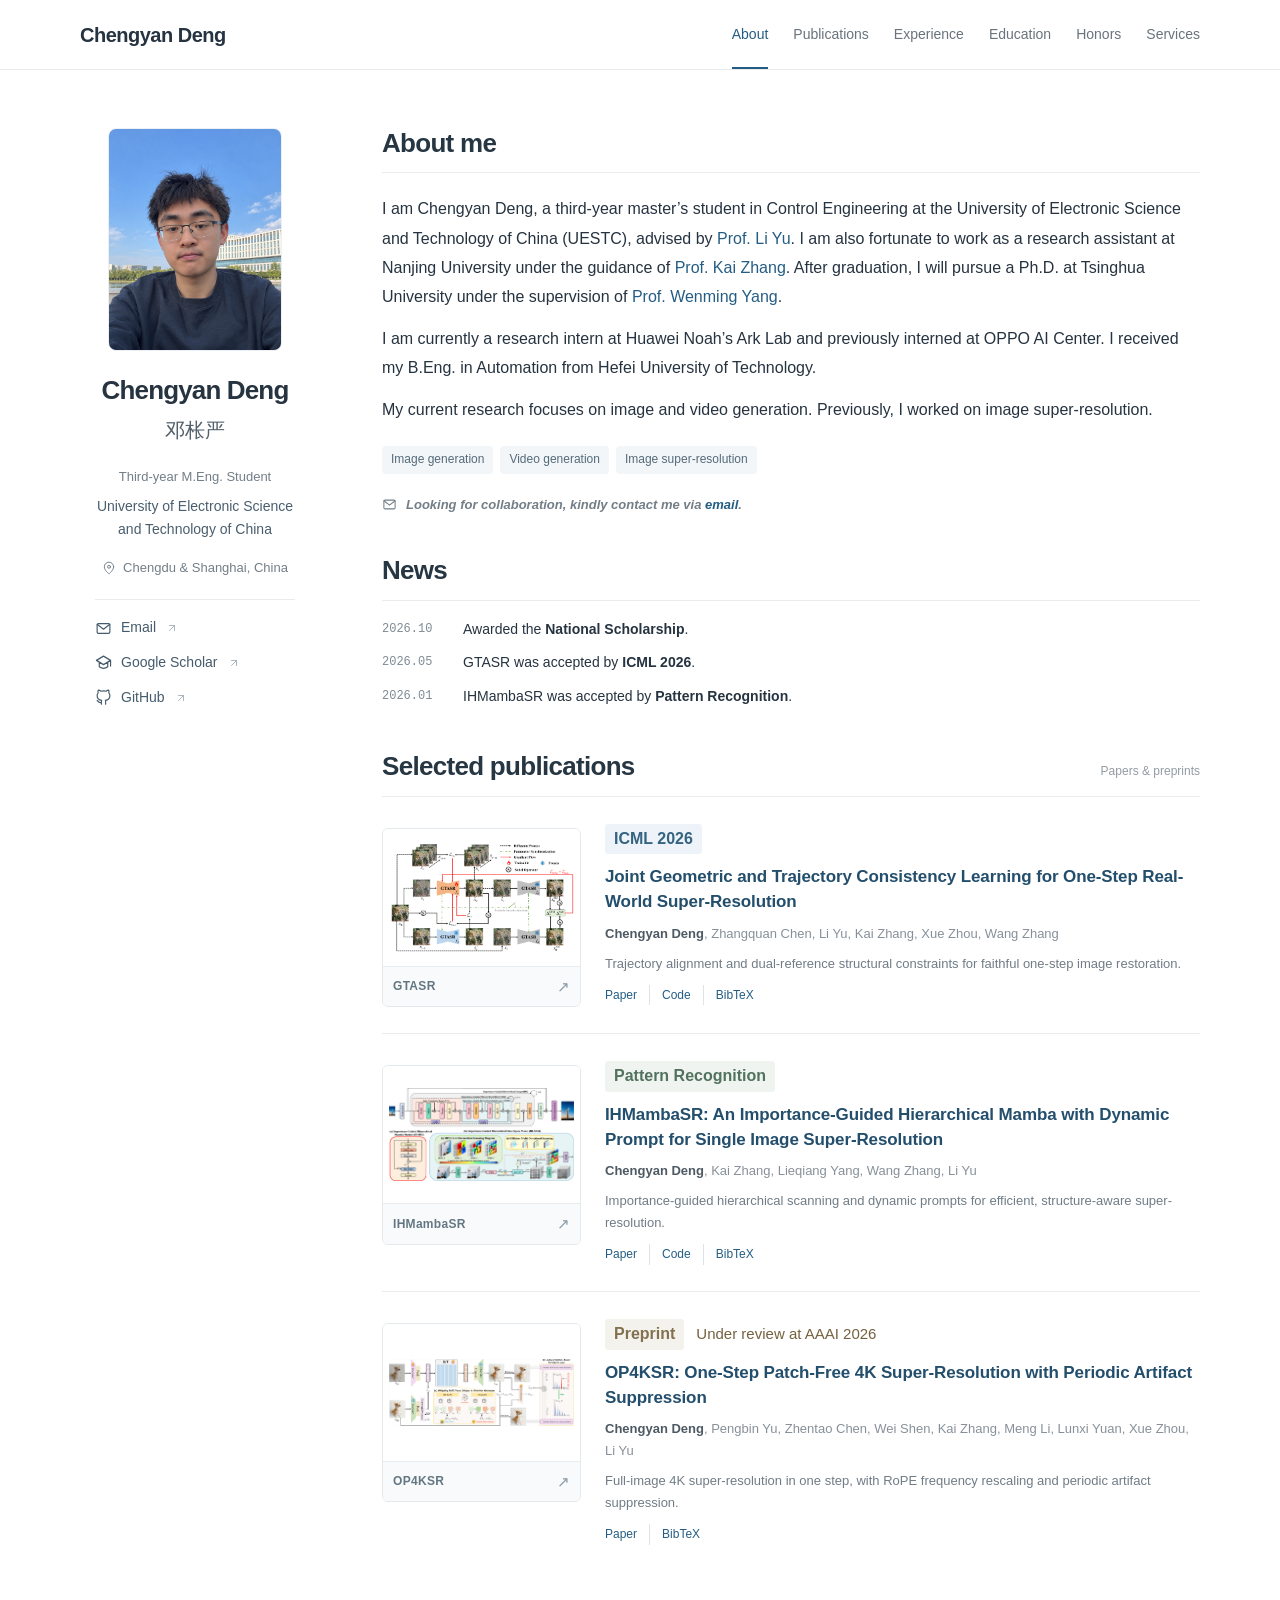
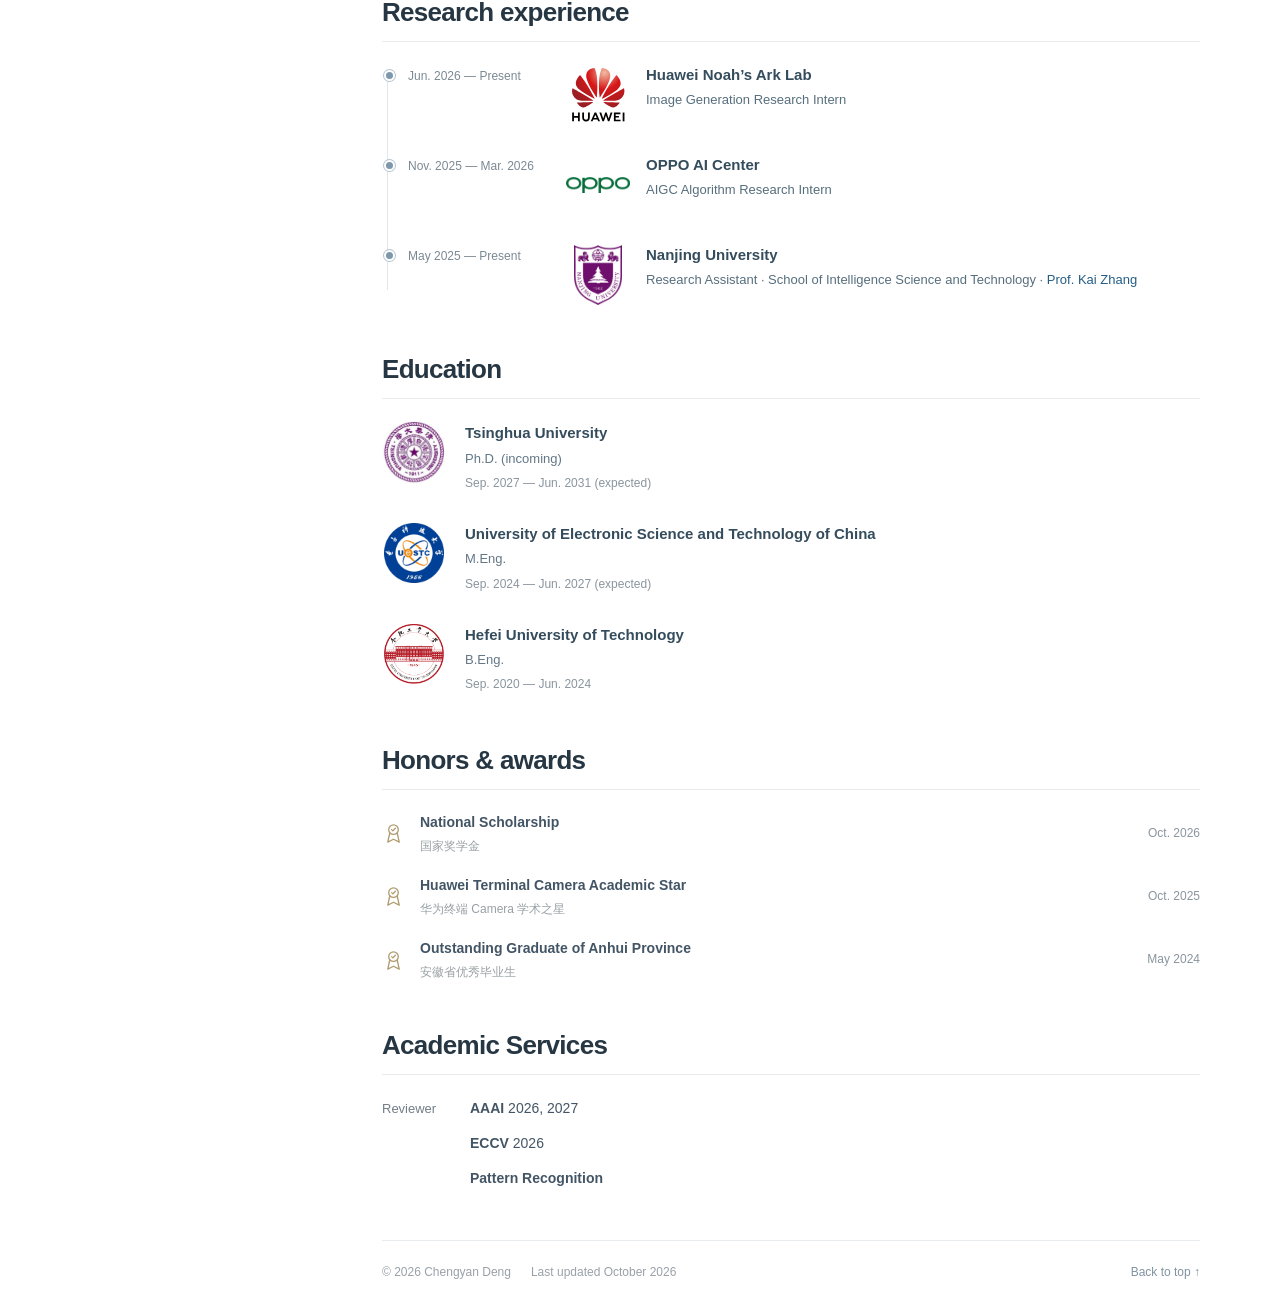
==== commit 1eca1158: "Update index.html" ====
--- a/index.html
+++ b/index.html
@@ -8,7 +8,7 @@
   <meta property="og:type" content="website">
   <meta property="og:title" content="Chengyan Deng · 邓枨严">
   <meta property="og:description" content="Chengyan Deng · Image and video generation · Academic homepage">
-  <title>Chengyan Deng - Homepage</title>
+  <title>Chengyan Deng（邓枨严）- Homepage</title>
   <meta property="og:title" content="Chengyan Deng - Homepage">
   <link rel="canonical" href="https://blazedengcy.github.io/">
   <link rel="icon" href="assets/favicon.svg" type="image/svg+xml">
@@ -228,4 +228,4 @@
   <dialog id="citation-dialog" class="citation-dialog" aria-labelledby="citation-title"><div class="dialog-top"><h2 id="citation-title">BibTeX</h2><button class="dialog-close" type="button" data-close aria-label="Close citation">×</button></div><pre id="citation-text" tabindex="0"></pre><div class="dialog-bottom"><span id="copy-status" role="status" aria-live="polite"></span><button type="button" class="copy-button" id="copy-citation"><svg class="icon" aria-hidden="true"><use href="#i-copy"/></svg><span>Copy citation</span></button></div></dialog>
   <dialog id="figure-dialog" class="figure-dialog" aria-labelledby="figure-title"><div class="dialog-top"><h2 id="figure-title">Research figure</h2><button class="dialog-close" type="button" data-close aria-label="Close figure">×</button></div><img id="figure-image" src="assets/gtasr-pipeline.png" alt=""></dialog>
 </body>
-</html>+</html>
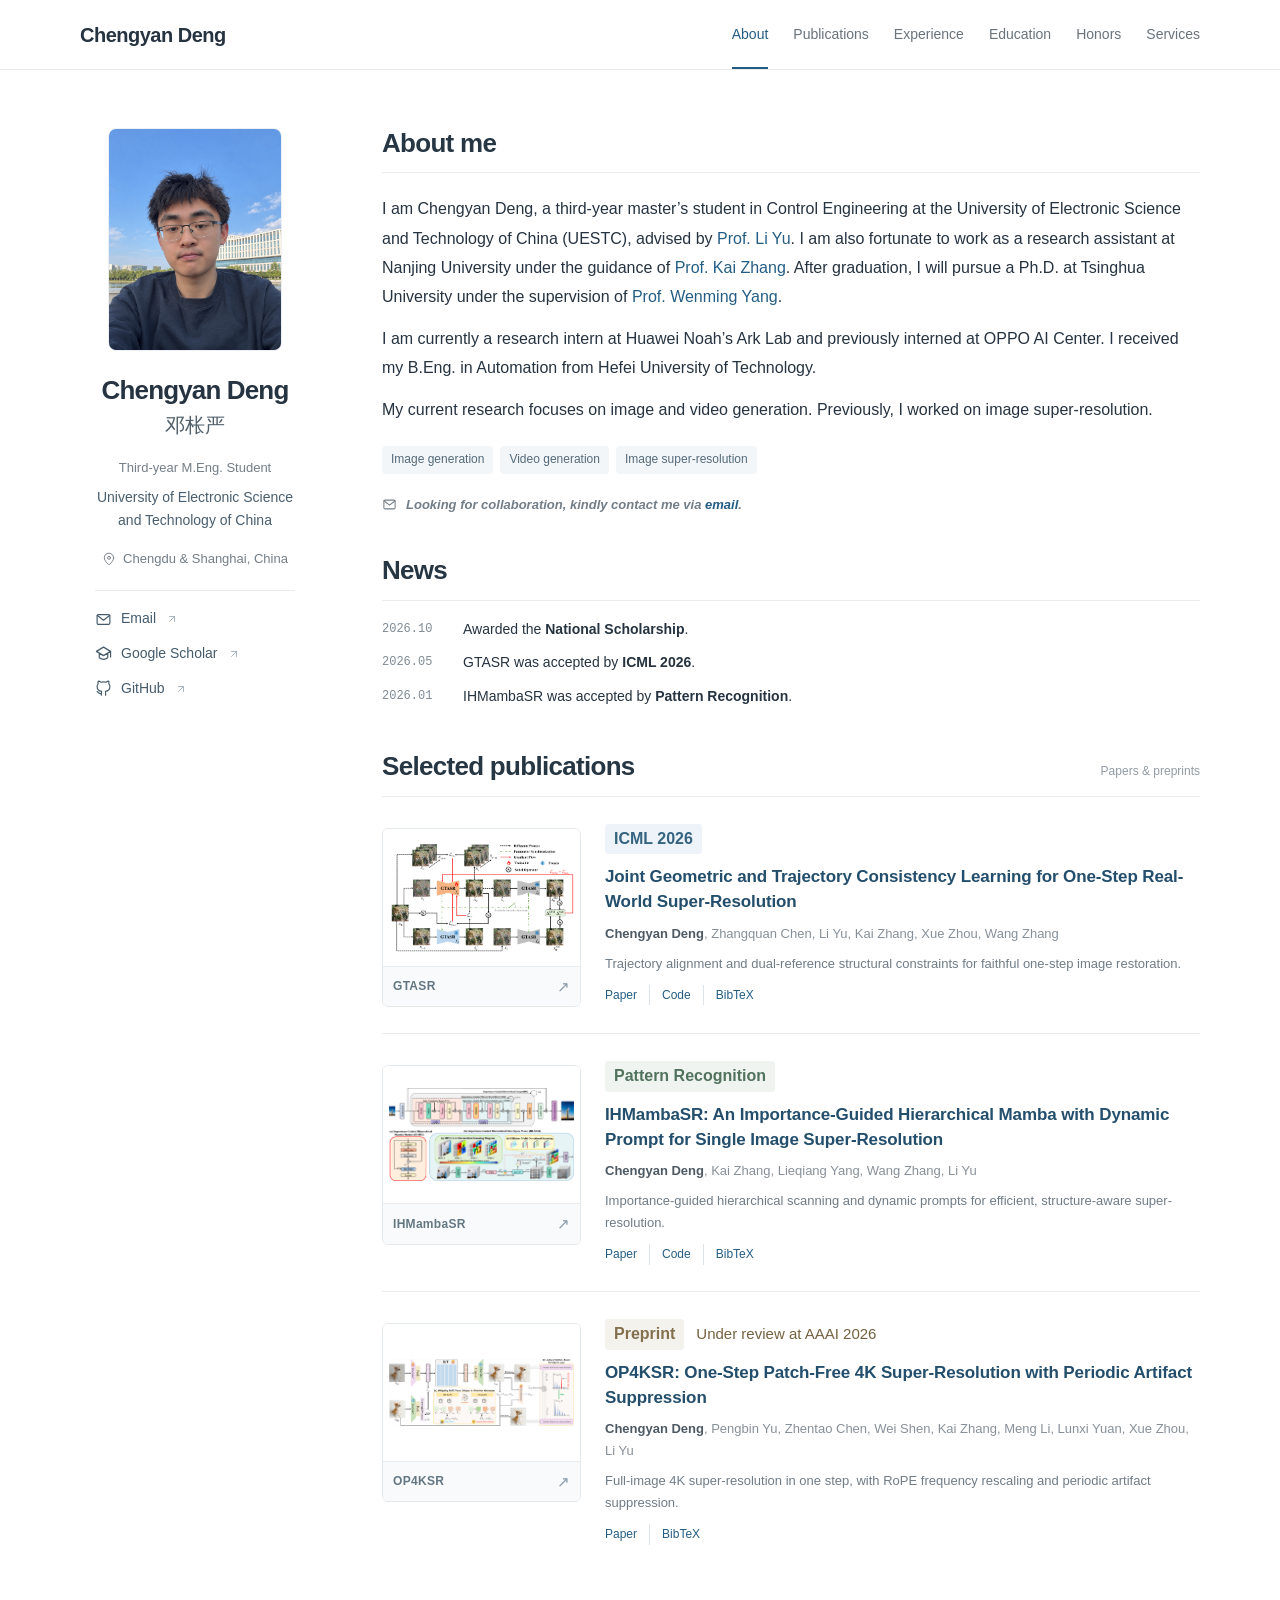
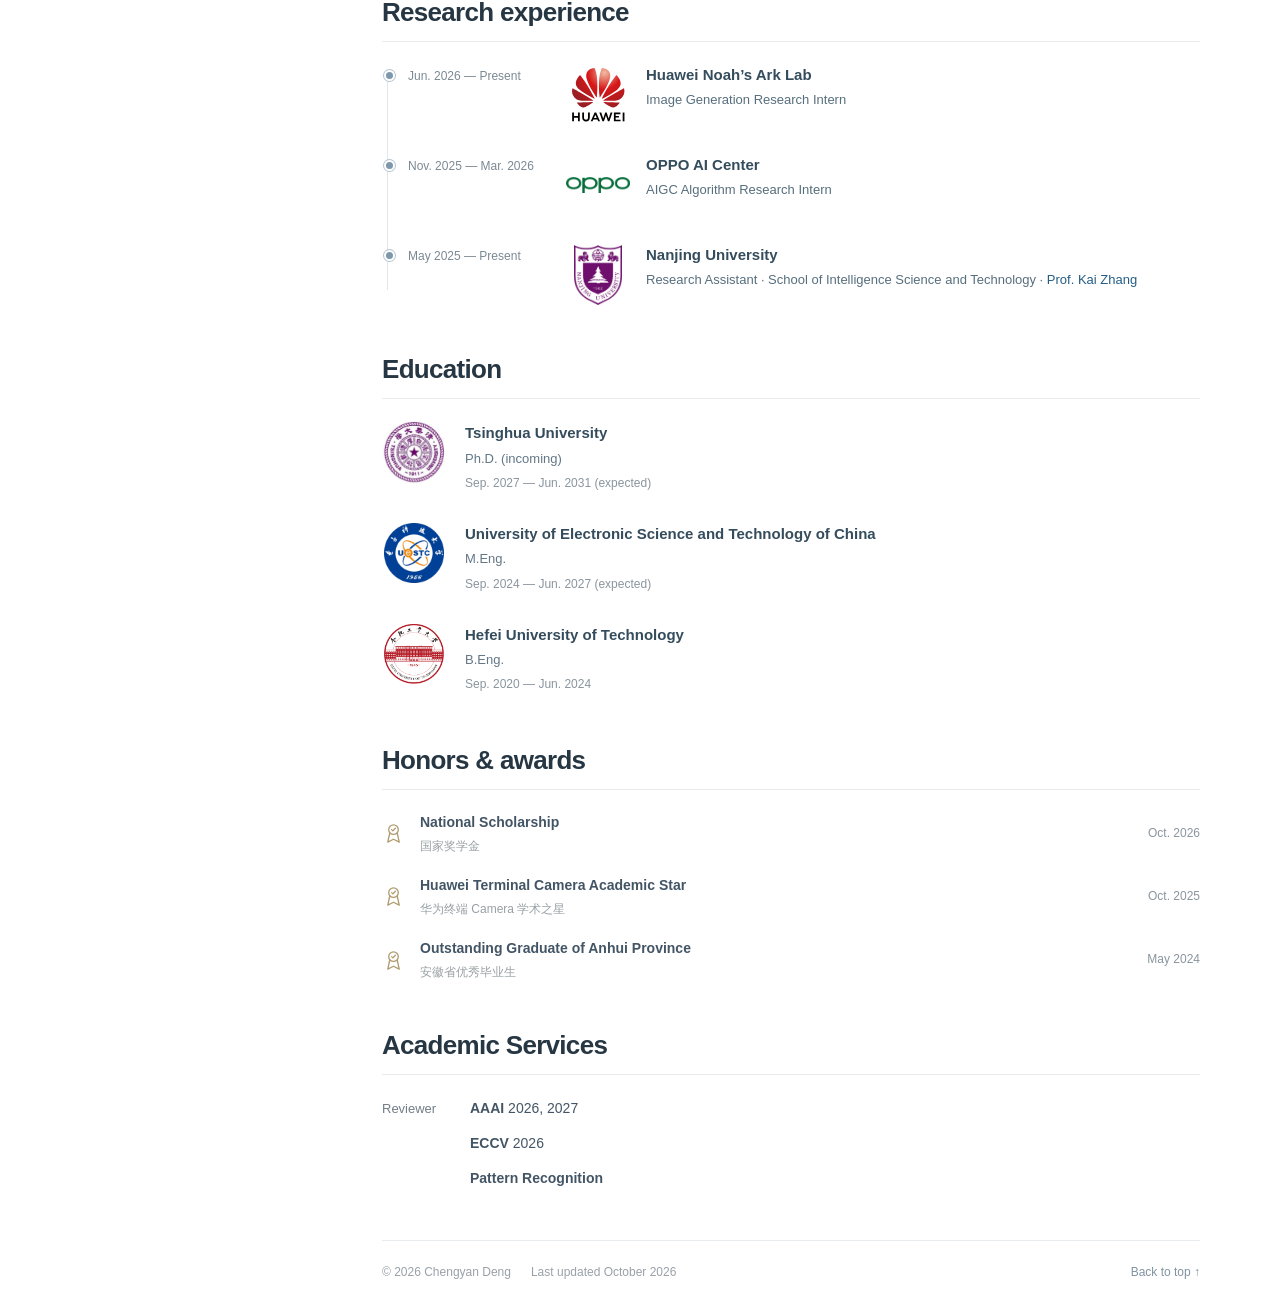
==== commit d4b992ab: "Add files via upload" ====
--- a/index.html
+++ b/index.html
@@ -4,12 +4,11 @@
   <meta charset="utf-8">
   <meta name="viewport" content="width=device-width, initial-scale=1">
   <meta name="theme-color" content="#ffffff">
-  <meta name="description" content="Chengyan Deng (邓枨严), a third-year master's student at UESTC. Current research focuses on image and video generation, following earlier work on image super-resolution.">
+  <meta name="description" content="Chengyan Deng (邓枨严) | UESTC master's student researching AIGC and super-resolution.">
   <meta property="og:type" content="website">
-  <meta property="og:title" content="Chengyan Deng · 邓枨严">
+  <meta property="og:title" content="Chengyan Deng（邓枨严）- Homepage">
   <meta property="og:description" content="Chengyan Deng · Image and video generation · Academic homepage">
   <title>Chengyan Deng（邓枨严）- Homepage</title>
-  <meta property="og:title" content="Chengyan Deng - Homepage">
   <link rel="canonical" href="https://blazedengcy.github.io/">
   <link rel="icon" href="assets/favicon.svg" type="image/svg+xml">
   <link rel="stylesheet" href="styles.css?v=20261020-7">
@@ -84,8 +83,7 @@
     <aside class="profile" aria-label="Profile">
       <div class="profile-photo-wrap"><img class="profile-photo" src="assets/dcy.png" width="1086" height="1448" alt="Portrait of Chengyan Deng" fetchpriority="high"></div>
       <div class="profile-info">
-        <h1>Chengyan Deng</h1>
-        <p class="name-chinese" lang="zh-CN">邓枨严</p>
+        <h1>Chengyan Deng<span class="name-chinese" lang="zh-CN">邓枨严</span></h1>
         <p class="profile-role">Third-year M.Eng. Student</p>
         <p class="profile-school">University of Electronic Science <br>and Technology of China</p>
         <p class="location"><svg class="icon" aria-hidden="true"><use href="#i-location"/></svg><span>Chengdu &amp; Shanghai, China</span></p>
@@ -226,6 +224,6 @@
   </div>
 
   <dialog id="citation-dialog" class="citation-dialog" aria-labelledby="citation-title"><div class="dialog-top"><h2 id="citation-title">BibTeX</h2><button class="dialog-close" type="button" data-close aria-label="Close citation">×</button></div><pre id="citation-text" tabindex="0"></pre><div class="dialog-bottom"><span id="copy-status" role="status" aria-live="polite"></span><button type="button" class="copy-button" id="copy-citation"><svg class="icon" aria-hidden="true"><use href="#i-copy"/></svg><span>Copy citation</span></button></div></dialog>
-  <dialog id="figure-dialog" class="figure-dialog" aria-labelledby="figure-title"><div class="dialog-top"><h2 id="figure-title">Research figure</h2><button class="dialog-close" type="button" data-close aria-label="Close figure">×</button></div><img id="figure-image" src="assets/gtasr-pipeline.png" alt=""></dialog>
+  <dialog id="figure-dialog" class="figure-dialog" aria-labelledby="figure-title"><div class="dialog-top"><h2 id="figure-title">Research figure</h2><button class="dialog-close" type="button" data-close aria-label="Close figure">×</button></div><img id="figure-image" src="assets/gtasr-pipeline.png" alt="GTASR research framework"></dialog>
 </body>
 </html>
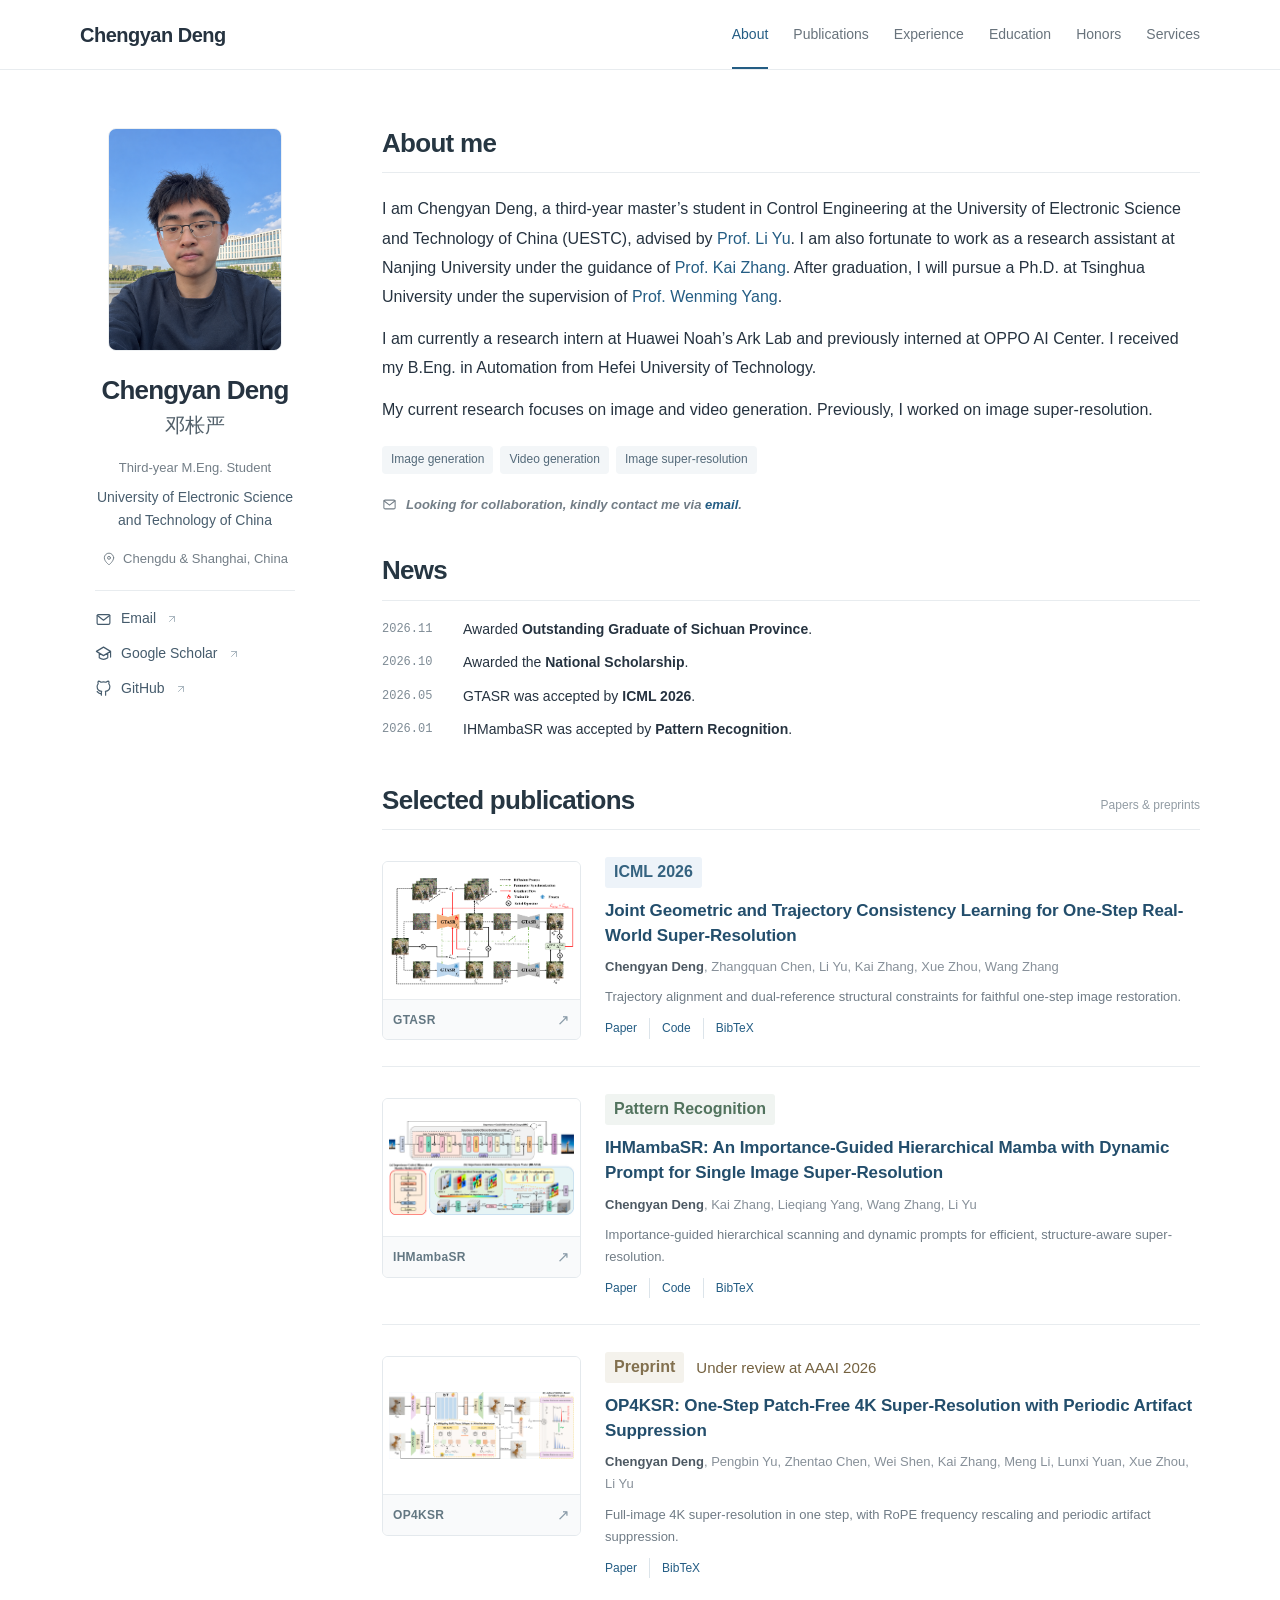
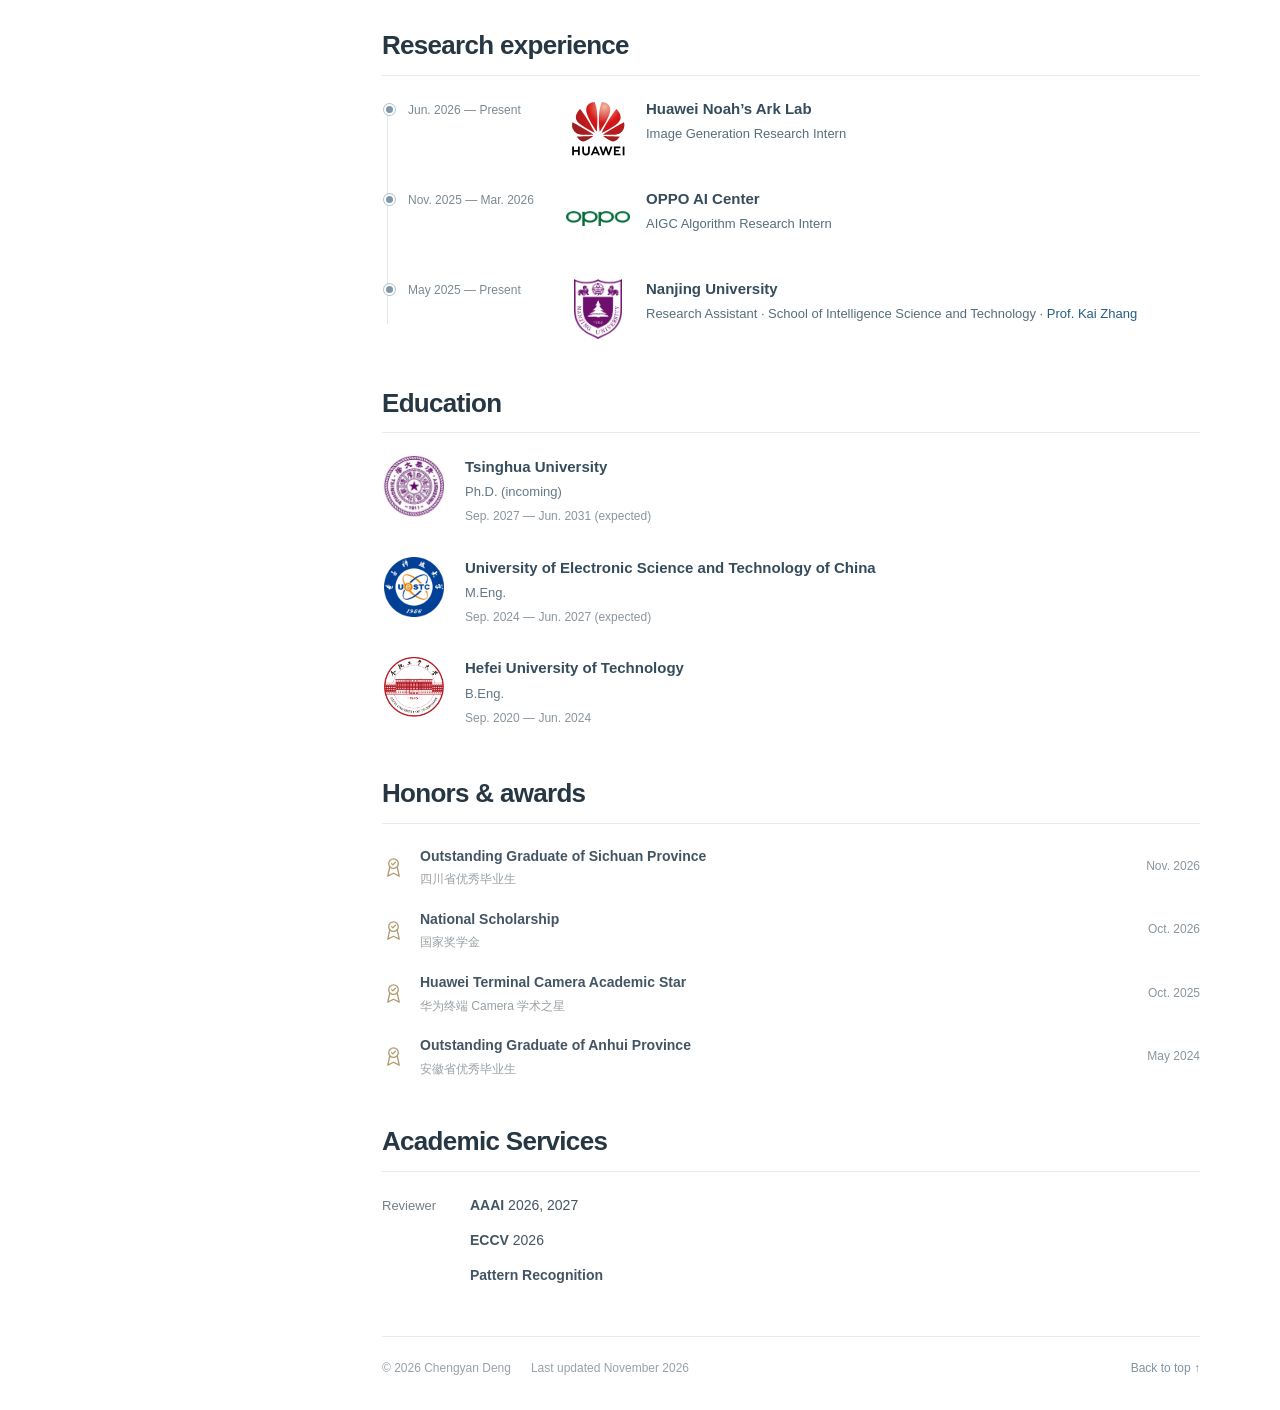
==== commit 2a4bffaf: "Add files via upload" ====
--- a/index.html
+++ b/index.html
@@ -110,6 +110,7 @@
       <section class="section news-section" aria-labelledby="news-title">
         <div class="section-heading"><h2 id="news-title">News</h2></div>
         <ul class="news-list">
+          <li><time datetime="2026-11">2026.11</time><span>Awarded <strong>Outstanding Graduate of Sichuan Province</strong>.</span></li>
           <li><time datetime="2026-10">2026.10</time><span>Awarded the <strong>National Scholarship</strong>.</span></li>
           <li><time datetime="2026-05">2026.05</time><span>GTASR was accepted by <strong>ICML 2026</strong>.</span></li>
           <li><time datetime="2026-01">2026.01</time><span>IHMambaSR was accepted by <strong>Pattern Recognition</strong>.</span></li>
@@ -201,6 +202,7 @@
       <section id="honors" class="section honors-section" aria-labelledby="honors-title">
         <div class="section-heading"><h2 id="honors-title">Honors &amp; awards</h2></div>
         <ul class="honors-list">
+          <li><svg class="icon award-icon" aria-hidden="true"><use href="#i-award"/></svg><div class="honor-content"><h3>Outstanding Graduate of Sichuan Province</h3><p>四川省优秀毕业生</p></div><time class="honor-date" datetime="2026-11">Nov. 2026</time></li>
           <li><svg class="icon award-icon" aria-hidden="true"><use href="#i-award"/></svg><div class="honor-content"><h3>National Scholarship</h3><p>国家奖学金</p></div><time class="honor-date" datetime="2026-10">Oct. 2026</time></li>
           <li><svg class="icon award-icon" aria-hidden="true"><use href="#i-award"/></svg><div class="honor-content"><h3>Huawei Terminal Camera Academic Star</h3><p>华为终端 Camera 学术之星</p></div><time class="honor-date" datetime="2025-10">Oct. 2025</time></li>
           <li><svg class="icon award-icon" aria-hidden="true"><use href="#i-award"/></svg><div class="honor-content"><h3>Outstanding Graduate of Anhui Province</h3><p>安徽省优秀毕业生</p></div><time class="honor-date" datetime="2024-05">May 2024</time></li>
@@ -219,7 +221,7 @@
         </div>
       </section>
 
-      <footer class="site-footer"><span>© 2026 Chengyan Deng</span><span>Last updated October 2026</span><a href="#about" class="back-top">Back to top ↑</a></footer>
+      <footer class="site-footer"><span>© 2026 Chengyan Deng</span><span>Last updated November 2026</span><a href="#about" class="back-top">Back to top ↑</a></footer>
     </main>
   </div>
 
